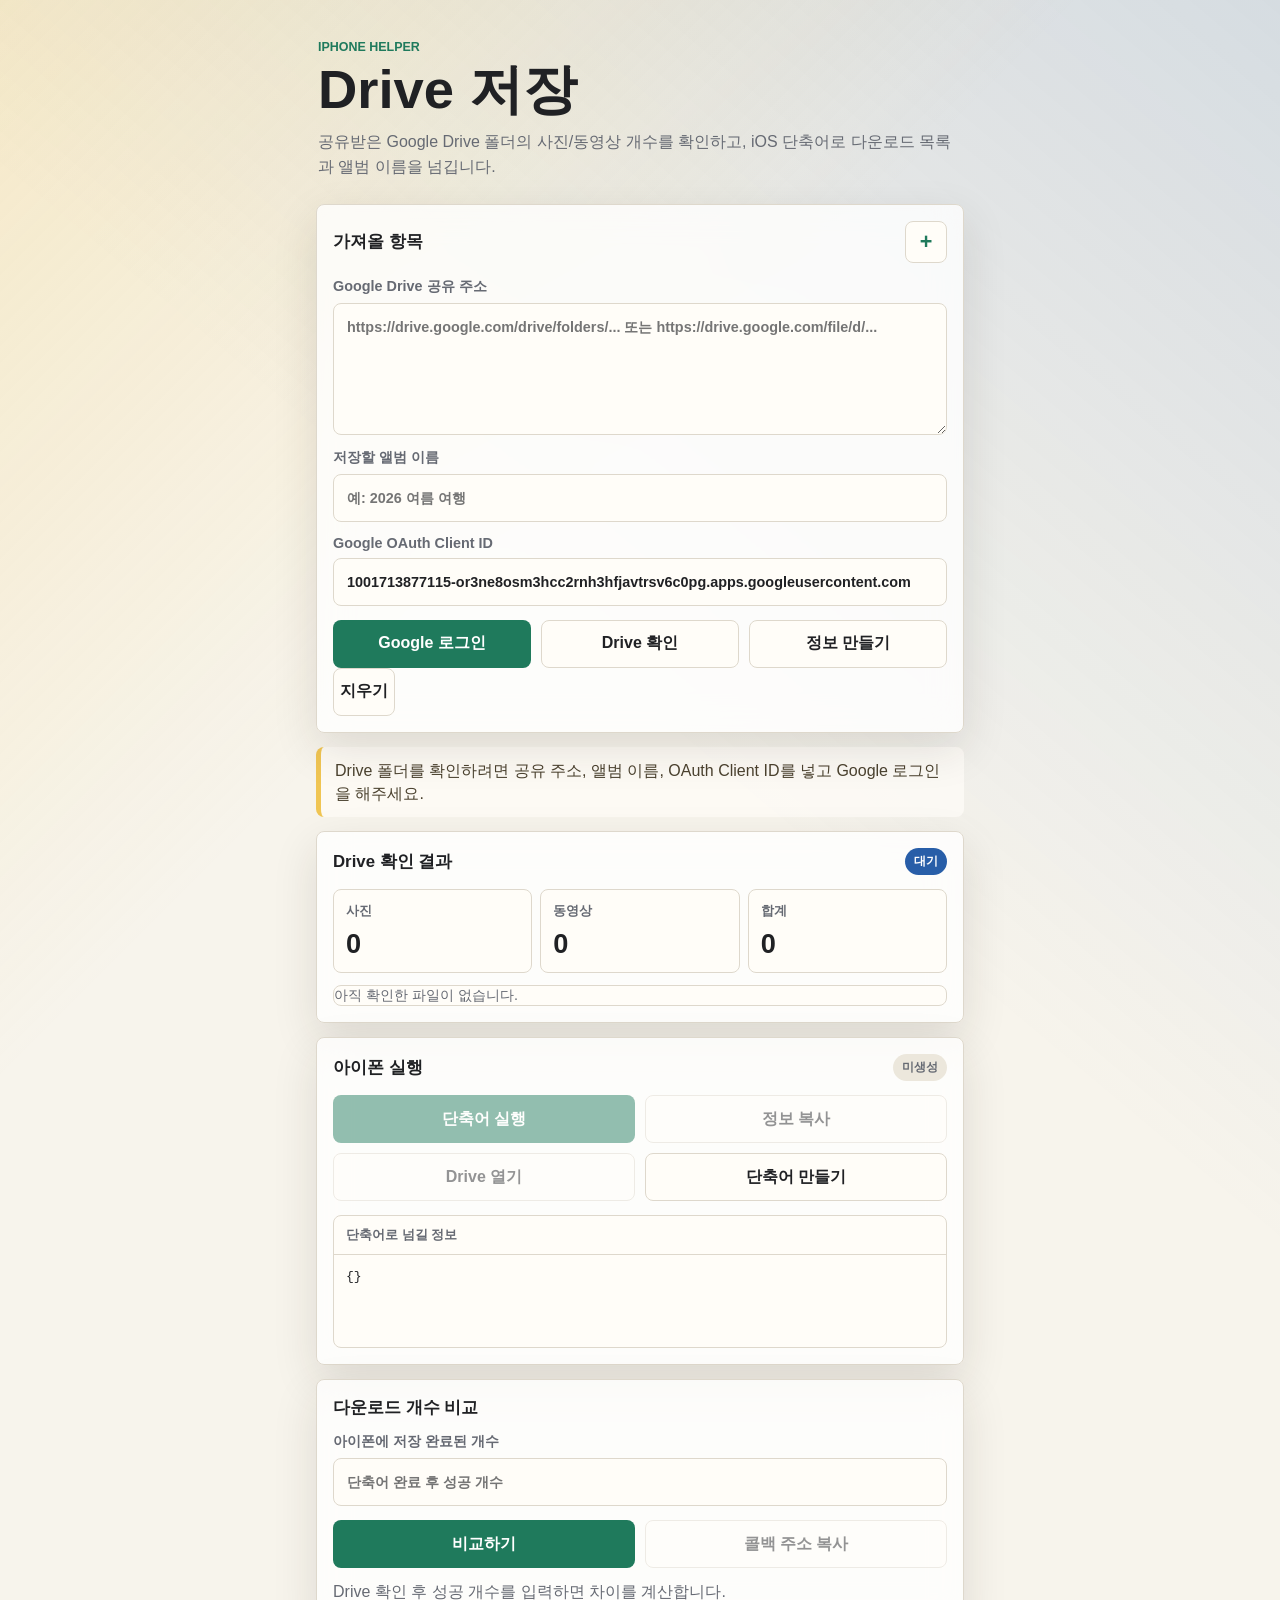
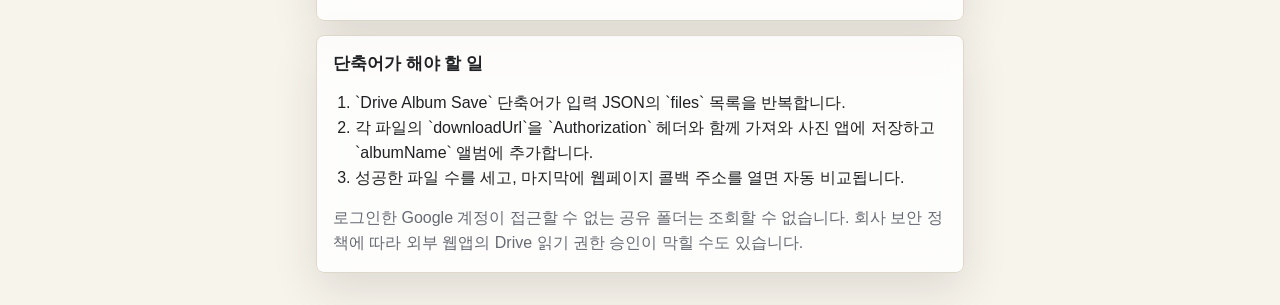
==== index.html @ a69ee10c "Force current OAuth client ID on load" ====
<!doctype html>
<html lang="ko">
  <head>
    <meta charset="utf-8" />
    <meta name="viewport" content="width=device-width, initial-scale=1, viewport-fit=cover" />
    <meta name="theme-color" content="#f7f4ec" />
    <meta name="apple-mobile-web-app-capable" content="yes" />
    <meta name="apple-mobile-web-app-title" content="Drive Save" />
    <title>Drive Save</title>
    <link rel="manifest" href="manifest.webmanifest" />
    <link rel="stylesheet" href="styles.css?v=5" />
  </head>
  <body>
    <main class="app-shell">
      <section class="hero">
        <p class="eyebrow">iPhone helper</p>
        <h1>Drive 저장</h1>
        <p class="summary">
          공유받은 Google Drive 폴더의 사진/동영상 개수를 확인하고, iOS 단축어로
          다운로드 목록과 앨범 이름을 넘깁니다.
        </p>
      </section>

      <section class="panel composer" aria-labelledby="compose-title">
        <div class="section-heading">
          <h2 id="compose-title">가져올 항목</h2>
          <button class="icon-button" id="pasteButton" type="button" aria-label="클립보드에서 붙여넣기">
            <span aria-hidden="true">+</span>
          </button>
        </div>

        <label class="field">
          <span>Google Drive 공유 주소</span>
          <textarea
            id="driveLink"
            rows="5"
            placeholder="https://drive.google.com/drive/folders/... 또는 https://drive.google.com/file/d/..."
            autocomplete="off"
          ></textarea>
        </label>

        <label class="field">
          <span>저장할 앨범 이름</span>
          <input id="albumName" type="text" placeholder="예: 2026 여름 여행" autocomplete="off" />
        </label>

        <label class="field">
          <span>Google OAuth Client ID</span>
          <input
            id="clientId"
            type="text"
            value="1001713877115-or3ne8osm3hcc2rnh3hfjavtrsv6c0pg.apps.googleusercontent.com"
            placeholder="Google 로그인용 Web client ID"
            autocomplete="off"
          />
        </label>

        <div class="actions three">
          <button class="primary" id="loginButton" type="button">Google 로그인</button>
          <button class="secondary" id="scanButton" type="button">Drive 확인</button>
          <button class="secondary" id="prepareButton" type="button">정보 만들기</button>
        </div>
        <button class="secondary full-width" id="clearButton" type="button">지우기</button>
      </section>

      <section class="status-strip" id="statusStrip" aria-live="polite">
        Drive 폴더를 확인하려면 공유 주소, 앨범 이름, OAuth Client ID를 넣고 Google 로그인을 해주세요.
      </section>

      <section class="panel summary-panel" aria-labelledby="summary-title">
        <div class="section-heading">
          <h2 id="summary-title">Drive 확인 결과</h2>
          <span class="badge" id="linkType">대기</span>
        </div>
        <div class="stats-grid">
          <div>
            <span>사진</span>
            <strong id="imageCount">0</strong>
          </div>
          <div>
            <span>동영상</span>
            <strong id="videoCount">0</strong>
          </div>
          <div>
            <span>합계</span>
            <strong id="totalCount">0</strong>
          </div>
        </div>
        <div class="file-list" id="fileList">아직 확인한 파일이 없습니다.</div>
      </section>

      <section class="panel result" aria-labelledby="result-title">
        <div class="section-heading">
          <h2 id="result-title">아이폰 실행</h2>
          <span class="badge muted" id="payloadState">미생성</span>
        </div>

        <div class="button-grid">
          <button id="shortcutButton" class="primary" type="button" disabled>단축어 실행</button>
          <button id="copyPayloadButton" class="secondary" type="button" disabled>정보 복사</button>
          <a id="downloadLink" class="secondary link-button is-disabled" href="#" target="_blank" rel="noreferrer">Drive 열기</a>
          <a class="secondary link-button" href="shortcut.html">단축어 만들기</a>
        </div>

        <div class="payload-box">
          <div class="payload-title">단축어로 넘길 정보</div>
          <pre id="payloadPreview">{}</pre>
        </div>
      </section>

      <section class="panel compare" aria-labelledby="compare-title">
        <h2 id="compare-title">다운로드 개수 비교</h2>
        <label class="field">
          <span>아이폰에 저장 완료된 개수</span>
          <input id="savedCount" type="number" min="0" inputmode="numeric" placeholder="단축어 완료 후 성공 개수" />
        </label>
        <div class="actions">
          <button class="primary" id="compareButton" type="button">비교하기</button>
          <button class="secondary" id="copyCallbackButton" type="button" disabled>콜백 주소 복사</button>
        </div>
        <p class="compare-result" id="compareResult">Drive 확인 후 성공 개수를 입력하면 차이를 계산합니다.</p>
      </section>

      <section class="panel checklist" aria-labelledby="shortcut-title">
        <h2 id="shortcut-title">단축어가 해야 할 일</h2>
        <ol>
          <li>`Drive Album Save` 단축어가 입력 JSON의 `files` 목록을 반복합니다.</li>
          <li>각 파일의 `downloadUrl`을 `Authorization` 헤더와 함께 가져와 사진 앱에 저장하고 `albumName` 앨범에 추가합니다.</li>
          <li>성공한 파일 수를 세고, 마지막에 웹페이지 콜백 주소를 열면 자동 비교됩니다.</li>
        </ol>
        <p>
          로그인한 Google 계정이 접근할 수 없는 공유 폴더는 조회할 수 없습니다.
          회사 보안 정책에 따라 외부 웹앱의 Drive 읽기 권한 승인이 막힐 수도 있습니다.
        </p>
      </section>
    </main>

    <script src="https://accounts.google.com/gsi/client" async defer></script>
    <script src="app.js?v=9"></script>
  </body>
</html>
---- styles.css ----
:root {
  color-scheme: light;
  --bg: #f7f4ec;
  --ink: #202124;
  --muted: #666a73;
  --line: #ded8cc;
  --panel: rgba(255, 255, 255, 0.78);
  --green: #1f7a5c;
  --green-dark: #155a45;
  --blue: #285ea8;
  --yellow: #f0c553;
  --danger: #a13c32;
  --shadow: 0 16px 45px rgba(38, 34, 27, 0.12);
}

* {
  box-sizing: border-box;
}

html {
  min-height: 100%;
  background: var(--bg);
}

body {
  min-height: 100%;
  margin: 0;
  color: var(--ink);
  font-family: -apple-system, BlinkMacSystemFont, "Segoe UI", sans-serif;
  letter-spacing: 0;
  background:
    linear-gradient(135deg, rgba(240, 197, 83, 0.24), transparent 34%),
    linear-gradient(220deg, rgba(40, 94, 168, 0.16), transparent 42%),
    var(--bg);
}

button,
input,
textarea {
  font: inherit;
}

.app-shell {
  width: min(100%, 680px);
  margin: 0 auto;
  padding: max(20px, env(safe-area-inset-top)) 16px max(32px, env(safe-area-inset-bottom));
}

.hero {
  padding: 20px 2px 10px;
}

.eyebrow {
  margin: 0 0 8px;
  color: var(--green);
  font-size: 0.78rem;
  font-weight: 800;
  text-transform: uppercase;
}

h1,
h2,
p {
  margin-top: 0;
}

h1 {
  max-width: 100%;
  margin-bottom: 12px;
  font-size: clamp(2.05rem, 8.4vw, 3.4rem);
  line-height: 1.03;
  word-break: keep-all;
}

h2 {
  margin-bottom: 0;
  font-size: 1.05rem;
}

.summary {
  margin-bottom: 0;
  color: var(--muted);
  font-size: 1rem;
  line-height: 1.55;
}

.panel {
  margin-top: 14px;
  padding: 16px;
  border: 1px solid var(--line);
  border-radius: 8px;
  background: var(--panel);
  box-shadow: var(--shadow);
  backdrop-filter: blur(16px);
}

.section-heading {
  display: flex;
  align-items: center;
  justify-content: space-between;
  gap: 12px;
  margin-bottom: 14px;
}

.field {
  display: grid;
  gap: 7px;
  margin-top: 13px;
  color: var(--muted);
  font-size: 0.9rem;
  font-weight: 700;
}

textarea,
input {
  width: 100%;
  border: 1px solid var(--line);
  border-radius: 8px;
  color: var(--ink);
  background: #fffdf8;
  outline: none;
}

textarea {
  min-height: 118px;
  padding: 13px;
  resize: vertical;
  line-height: 1.45;
}

input {
  min-height: 48px;
  padding: 0 13px;
}

textarea:focus,
input:focus {
  border-color: var(--blue);
  box-shadow: 0 0 0 3px rgba(40, 94, 168, 0.16);
}

.actions,
.button-grid {
  display: grid;
  grid-template-columns: 1fr 1fr;
  gap: 10px;
  margin-top: 14px;
}

.actions.three {
  grid-template-columns: 1fr 1fr 1fr;
}

button,
.link-button {
  min-height: 48px;
  border: 0;
  border-radius: 8px;
  cursor: pointer;
  font-weight: 800;
  text-decoration: none;
}

.primary {
  color: #fff;
  background: var(--green);
}

.primary:active {
  background: var(--green-dark);
}

.secondary,
.link-button {
  display: inline-flex;
  align-items: center;
  justify-content: center;
  color: var(--ink);
  border: 1px solid var(--line);
  background: #fffdf8;
}

button:disabled,
.is-disabled {
  cursor: not-allowed;
  opacity: 0.48;
  pointer-events: none;
}

.icon-button {
  width: 42px;
  min-height: 42px;
  border: 1px solid var(--line);
  background: #fffdf8;
  color: var(--green);
  font-size: 1.35rem;
  line-height: 1;
}

.status-strip {
  margin-top: 14px;
  padding: 12px 14px;
  border-left: 5px solid var(--yellow);
  border-radius: 8px;
  color: #4b422f;
  background: rgba(255, 253, 248, 0.72);
  line-height: 1.45;
}

.status-strip.error {
  border-left-color: var(--danger);
  color: var(--danger);
}

.badge {
  flex: 0 0 auto;
  padding: 5px 9px;
  border-radius: 999px;
  color: #fff;
  background: var(--blue);
  font-size: 0.78rem;
  font-weight: 800;
}

.badge.muted {
  color: var(--muted);
  background: #ece7dc;
}

.stats-grid {
  display: grid;
  grid-template-columns: repeat(3, 1fr);
  gap: 8px;
}

.stats-grid div {
  min-height: 78px;
  padding: 12px;
  border: 1px solid var(--line);
  border-radius: 8px;
  background: #fffdf8;
}

.stats-grid span {
  display: block;
  color: var(--muted);
  font-size: 0.82rem;
  font-weight: 800;
}

.stats-grid strong {
  display: block;
  margin-top: 8px;
  font-size: 1.7rem;
}

.file-list {
  max-height: 260px;
  margin-top: 12px;
  overflow: auto;
  border: 1px solid var(--line);
  border-radius: 8px;
  background: #fffdf8;
  color: var(--muted);
  font-size: 0.9rem;
}

.file-row {
  display: grid;
  grid-template-columns: 1fr auto;
  gap: 10px;
  padding: 10px 12px;
  border-bottom: 1px solid var(--line);
}

.file-row:last-child {
  border-bottom: 0;
}

.file-row span {
  min-width: 0;
  overflow: hidden;
  color: var(--ink);
  font-weight: 700;
  text-overflow: ellipsis;
  white-space: nowrap;
}

.file-row small {
  color: var(--blue);
  font-weight: 800;
}

.file-row.more {
  display: block;
  color: var(--muted);
  font-weight: 800;
}

.payload-box {
  margin-top: 14px;
  border: 1px solid var(--line);
  border-radius: 8px;
  overflow: hidden;
  background: #fffdf8;
}

.payload-title {
  padding: 10px 12px;
  border-bottom: 1px solid var(--line);
  color: var(--muted);
  font-size: 0.82rem;
  font-weight: 800;
}

pre {
  min-height: 92px;
  margin: 0;
  padding: 12px;
  overflow-x: auto;
  white-space: pre-wrap;
  word-break: break-word;
  font-size: 0.82rem;
  line-height: 1.5;
}

.checklist ol {
  padding-left: 22px;
  color: var(--ink);
  line-height: 1.55;
}

.checklist p {
  margin-bottom: 0;
  color: var(--muted);
  line-height: 1.55;
}

.shortcut-steps ol {
  padding-left: 22px;
  line-height: 1.58;
}

.shortcut-steps li {
  margin: 8px 0;
}

.copy-mini {
  min-height: 38px;
  padding: 0 12px;
  font-size: 0.86rem;
}

.key-grid {
  display: grid;
  grid-template-columns: repeat(2, 1fr);
  gap: 10px;
  margin-top: 12px;
}

.bottom-nav {
  margin-top: 14px;
}

.compare-result {
  margin: 12px 0 0;
  color: var(--muted);
  line-height: 1.5;
}

@media (max-width: 420px) {
  .actions,
  .actions.three,
  .button-grid {
    grid-template-columns: 1fr;
  }
}
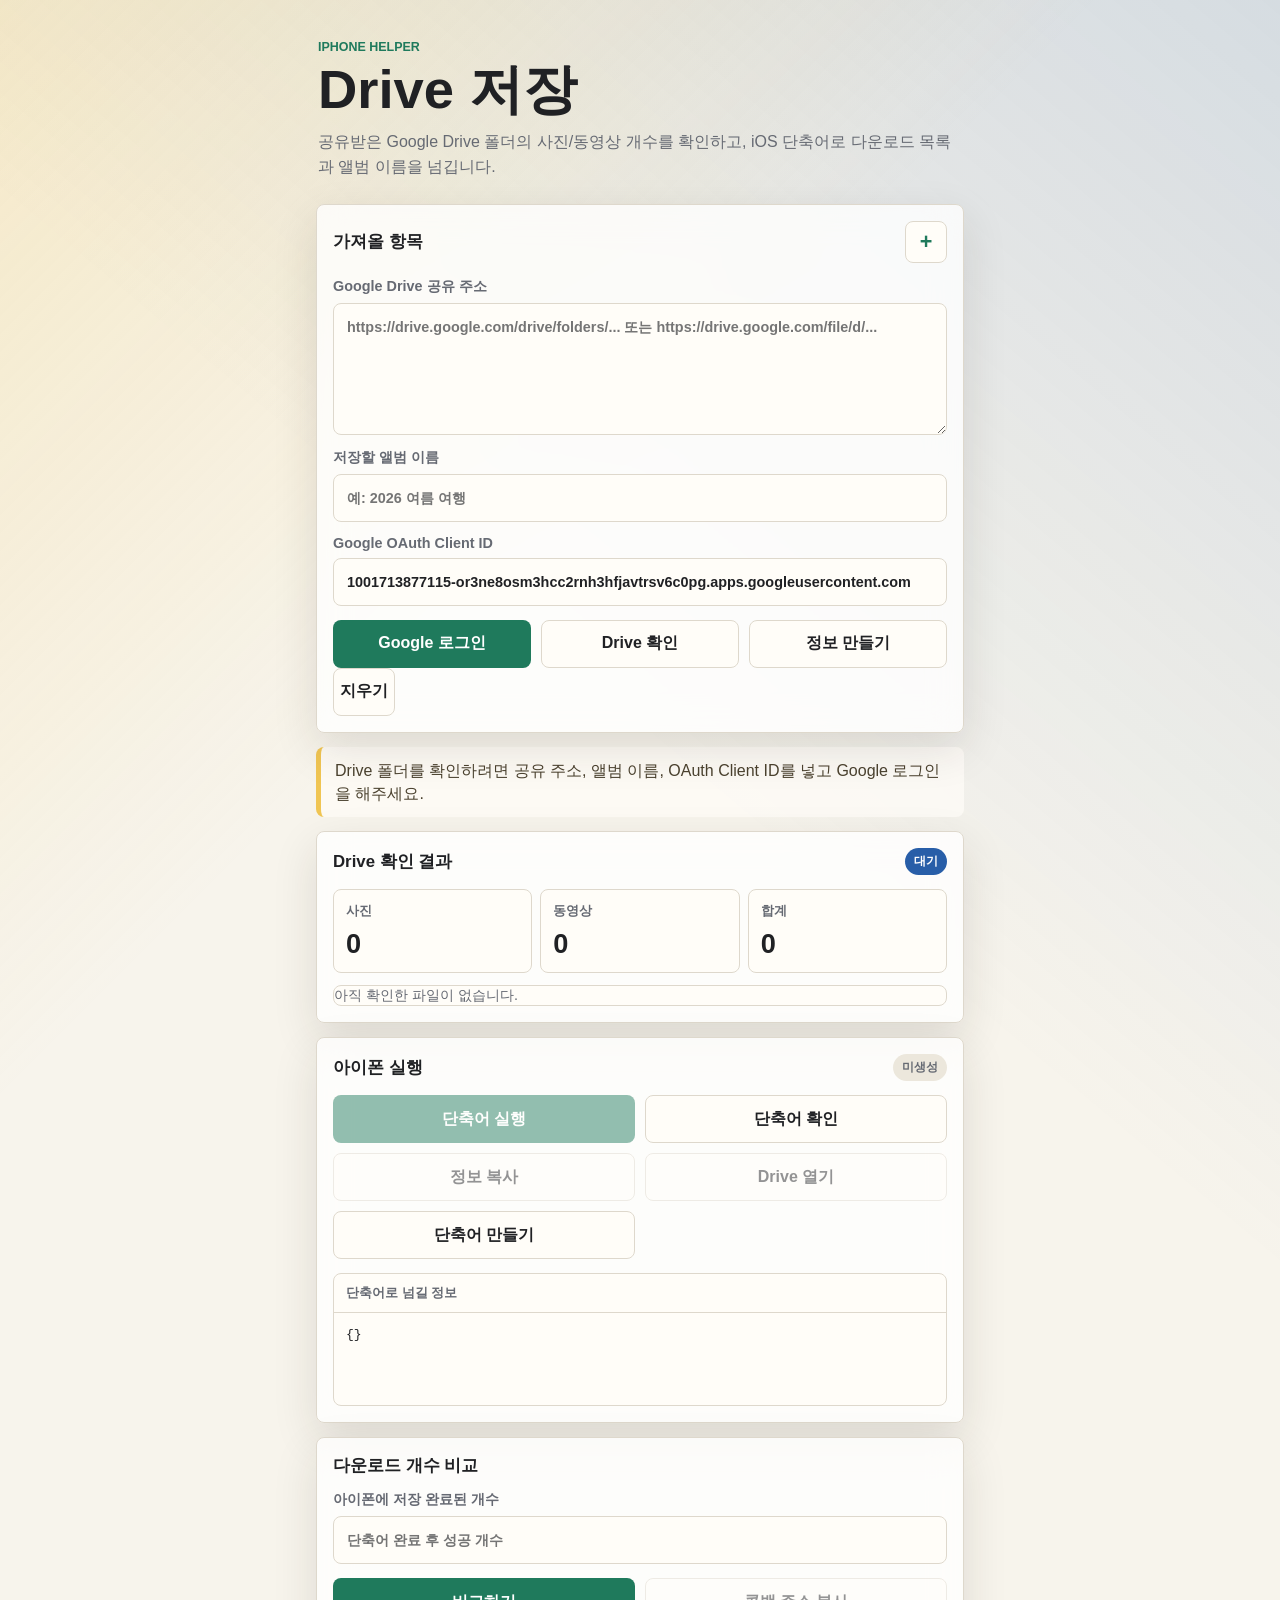
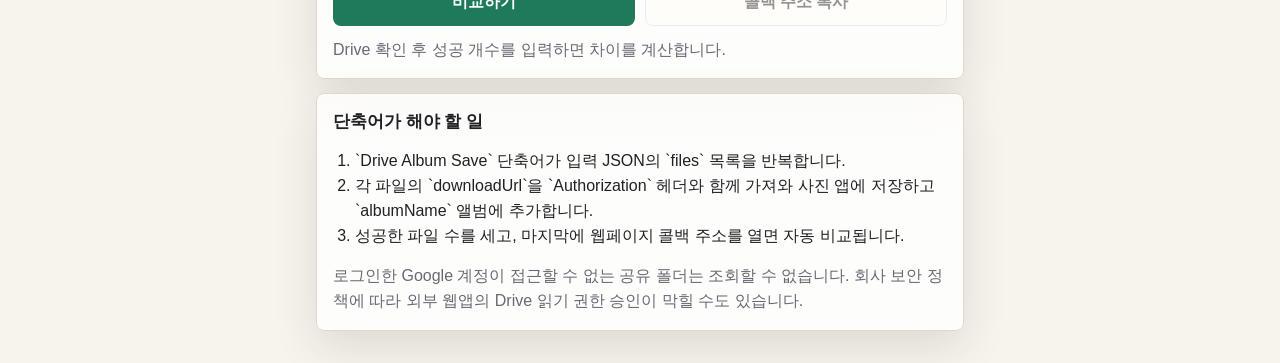
==== commit f47b8762: "Add shortcut existence check links" ====
--- a/index.html
+++ b/index.html
@@ -97,6 +97,7 @@
 
         <div class="button-grid">
           <button id="shortcutButton" class="primary" type="button" disabled>단축어 실행</button>
+          <a class="secondary link-button" href="shortcuts://open-shortcut?name=Drive%20Album%20Save">단축어 확인</a>
           <button id="copyPayloadButton" class="secondary" type="button" disabled>정보 복사</button>
           <a id="downloadLink" class="secondary link-button is-disabled" href="#" target="_blank" rel="noreferrer">Drive 열기</a>
           <a class="secondary link-button" href="shortcut.html">단축어 만들기</a>
@@ -136,6 +137,6 @@
     </main>
 
     <script src="https://accounts.google.com/gsi/client" async defer></script>
-    <script src="app.js?v=9"></script>
+    <script src="app.js?v=11"></script>
   </body>
 </html>
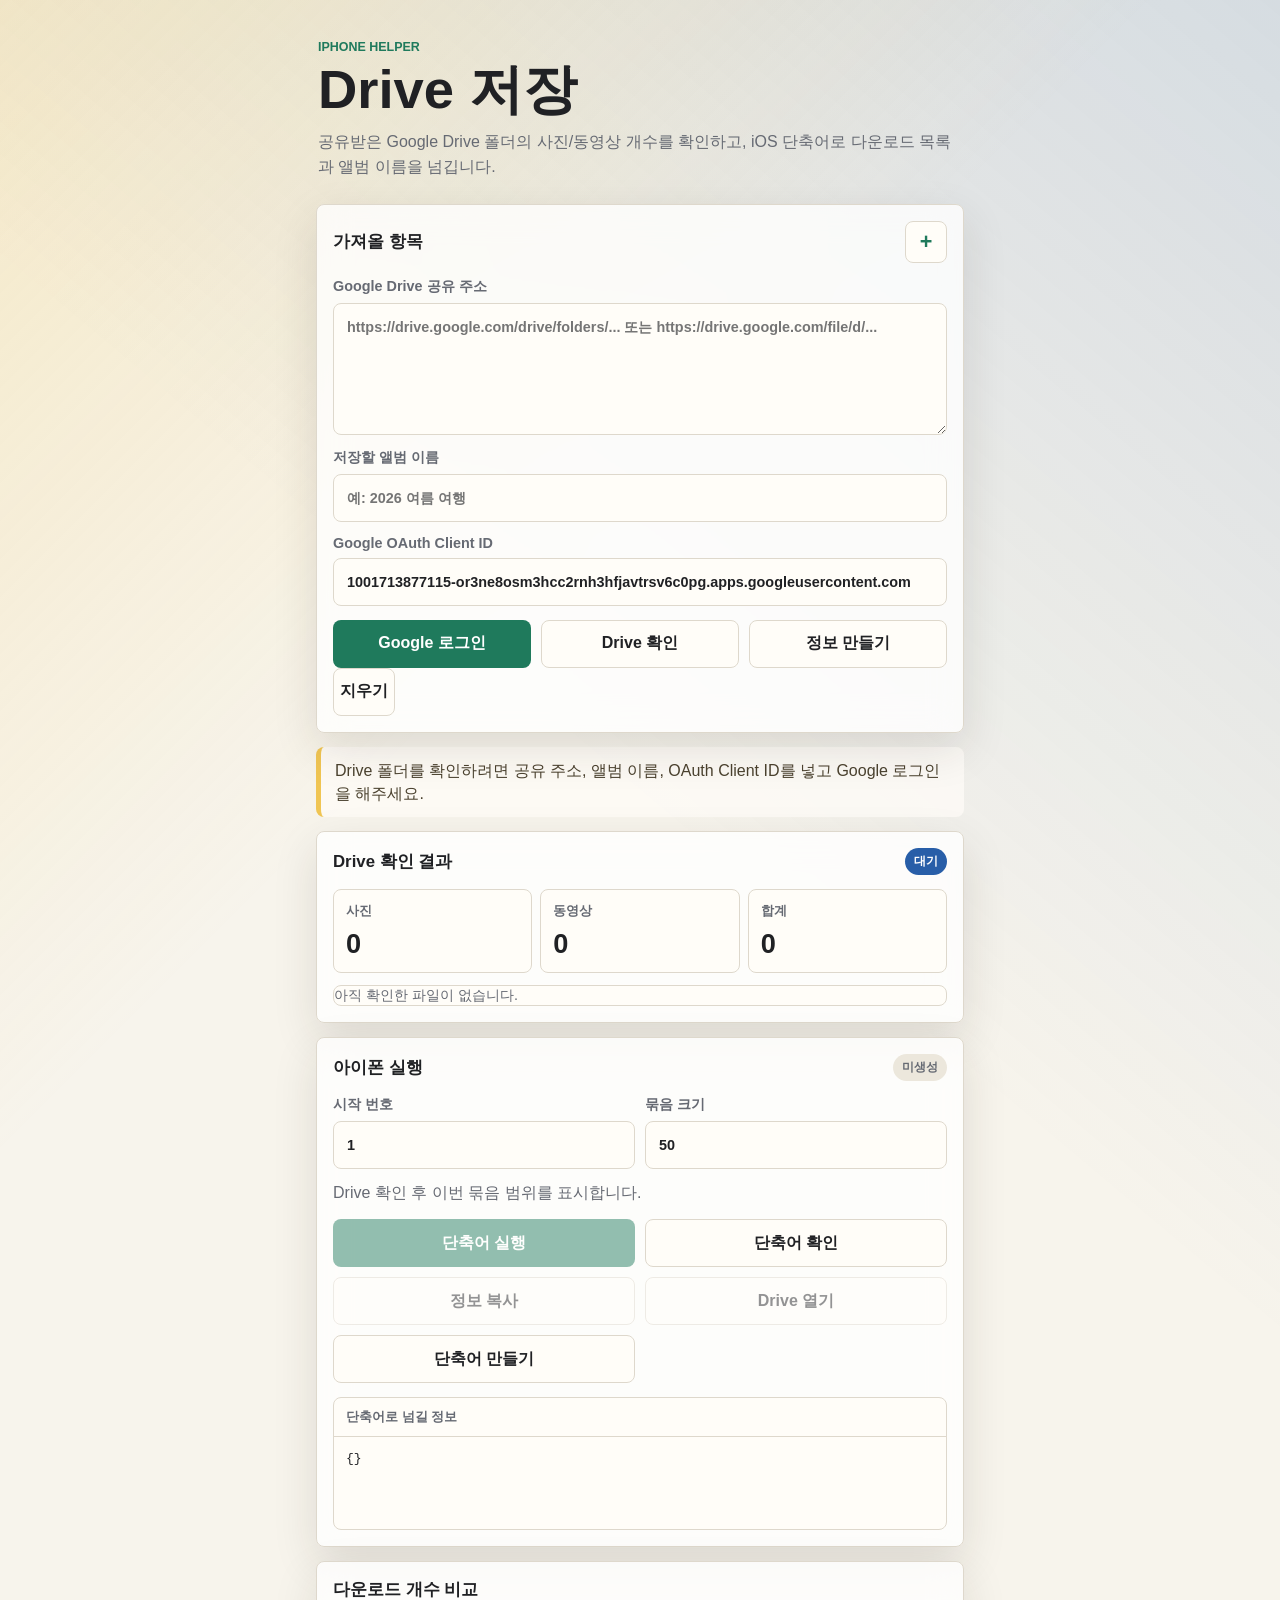
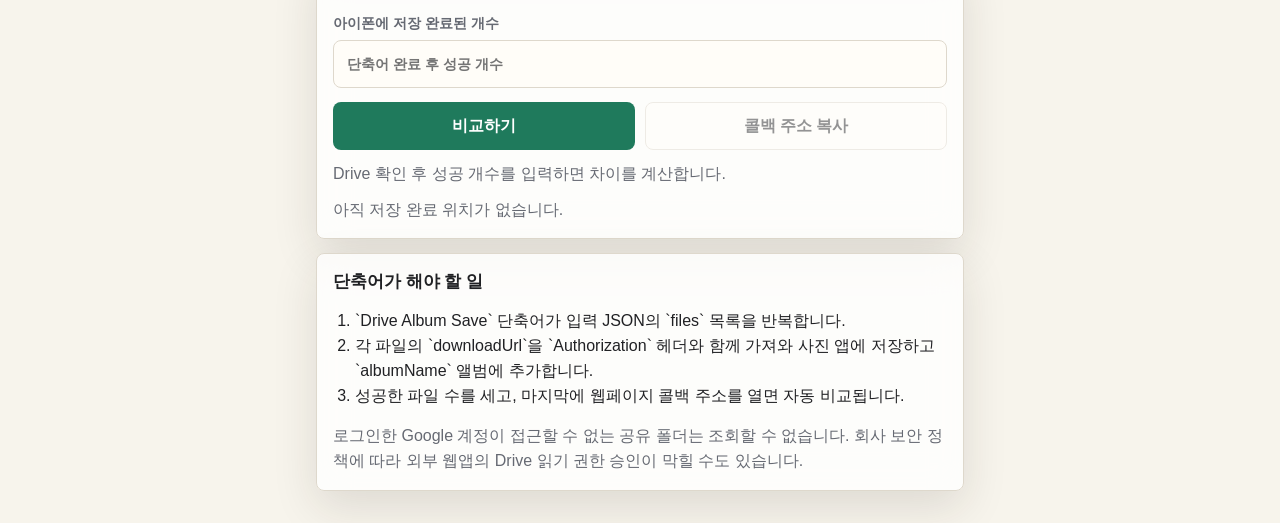
==== commit 4b5f4900: "Add batched download progress tracking" ====
--- a/index.html
+++ b/index.html
@@ -95,6 +95,18 @@
           <span class="badge muted" id="payloadState">미생성</span>
         </div>
 
+        <div class="batch-grid">
+          <label class="field compact">
+            <span>시작 번호</span>
+            <input id="batchStart" type="number" min="1" inputmode="numeric" value="1" />
+          </label>
+          <label class="field compact">
+            <span>묶음 크기</span>
+            <input id="batchSize" type="number" min="1" max="200" inputmode="numeric" value="50" />
+          </label>
+        </div>
+        <p class="compare-result" id="batchStatus">Drive 확인 후 이번 묶음 범위를 표시합니다.</p>
+
         <div class="button-grid">
           <button id="shortcutButton" class="primary" type="button" disabled>단축어 실행</button>
           <a class="secondary link-button" href="shortcuts://open-shortcut?name=Drive%20Album%20Save">단축어 확인</a>
@@ -120,6 +132,7 @@
           <button class="secondary" id="copyCallbackButton" type="button" disabled>콜백 주소 복사</button>
         </div>
         <p class="compare-result" id="compareResult">Drive 확인 후 성공 개수를 입력하면 차이를 계산합니다.</p>
+        <p class="compare-result" id="progressResult">아직 저장 완료 위치가 없습니다.</p>
       </section>
 
       <section class="panel checklist" aria-labelledby="shortcut-title">
@@ -137,6 +150,6 @@
     </main>
 
     <script src="https://accounts.google.com/gsi/client" async defer></script>
-    <script src="app.js?v=11"></script>
+    <script src="app.js?v=12"></script>
   </body>
 </html>
--- a/styles.css
+++ b/styles.css
@@ -233,6 +233,17 @@
   gap: 8px;
 }
 
+.batch-grid {
+  display: grid;
+  grid-template-columns: 1fr 1fr;
+  gap: 10px;
+  margin-bottom: 12px;
+}
+
+.field.compact {
+  margin-top: 0;
+}
+
 .stats-grid div {
   min-height: 78px;
   padding: 12px;
@@ -371,6 +382,7 @@
 @media (max-width: 420px) {
   .actions,
   .actions.three,
+  .batch-grid,
   .button-grid {
     grid-template-columns: 1fr;
   }
